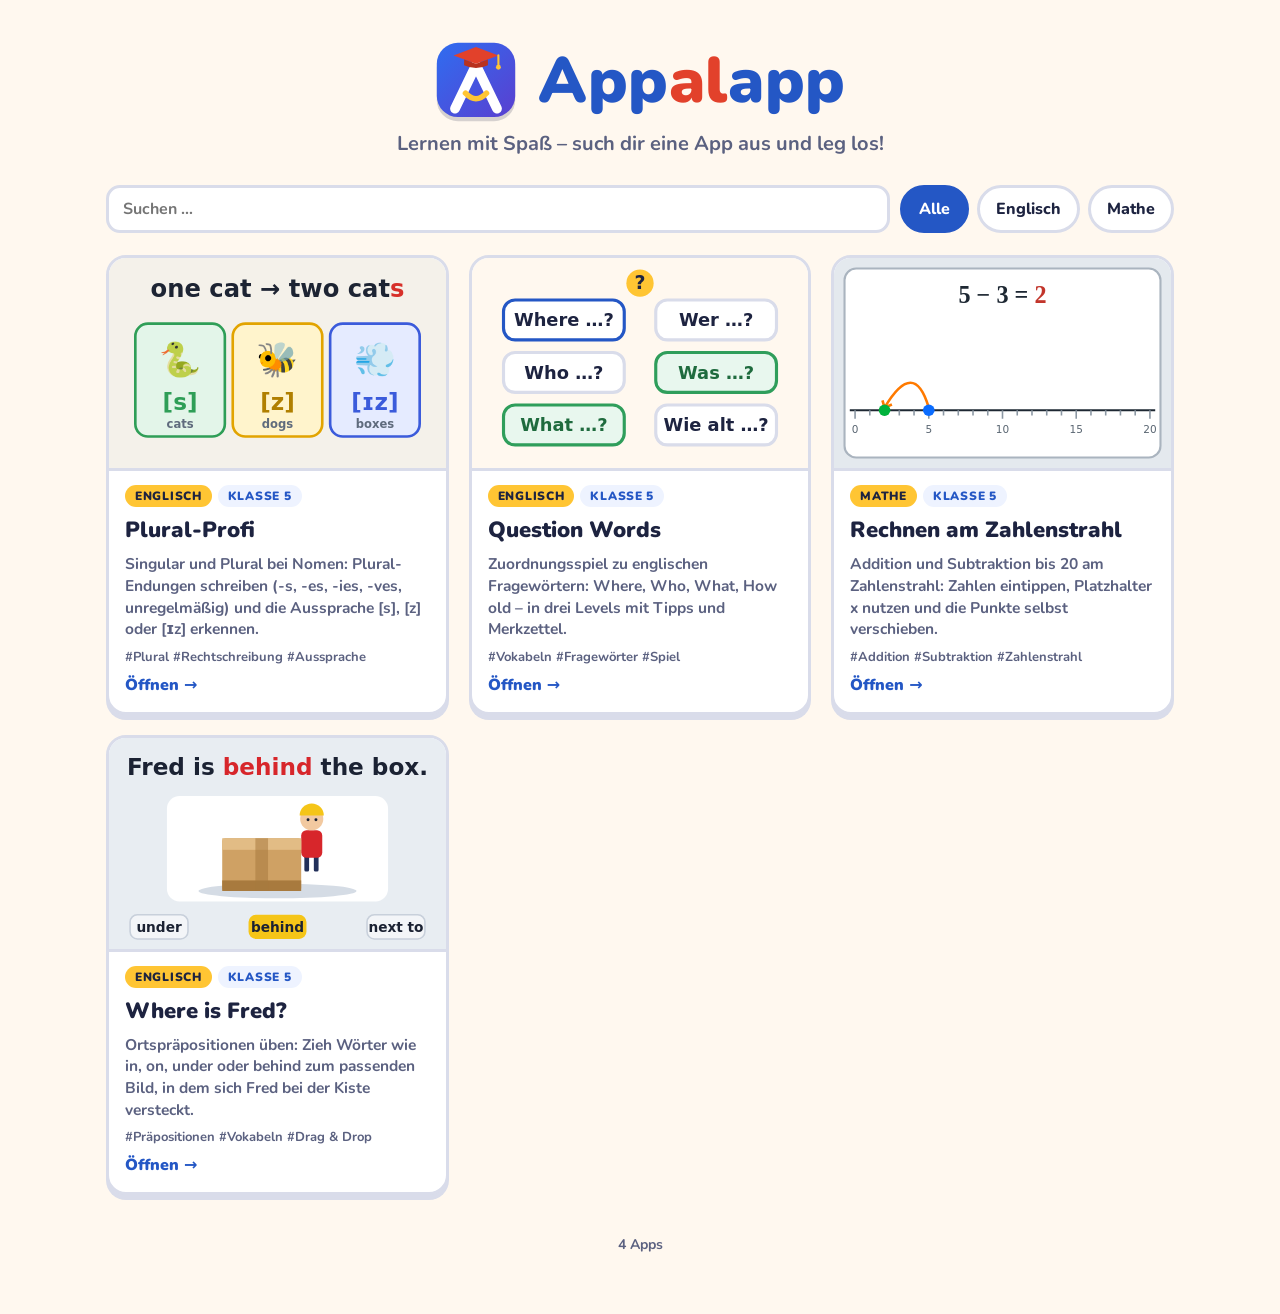
==== index.html @ f79e0943 "Initial commit" ====
<!DOCTYPE html>
<html lang="de">
<head>
<meta charset="utf-8">
<meta name="viewport" content="width=device-width, initial-scale=1">
<title>Appalapp – Lernapps</title>
<link rel="icon" type="image/svg+xml" href="logo.svg">
<link rel="preconnect" href="https://fonts.googleapis.com">
<link href="https://fonts.googleapis.com/css2?family=Nunito:wght@500;700;800;900&display=swap" rel="stylesheet">
<style>
  :root{--ink:#1d2340;--muted:#5b6180;--bg:#fff8ef;--line:#d9dcea;--blue:#2457c5;--yellow:#ffc533;--red:#e2412b}
  *{box-sizing:border-box}
  body{margin:0;background:var(--bg);color:var(--ink);font-family:Nunito,system-ui,-apple-system,sans-serif;-webkit-text-size-adjust:100%}
  .wrap{max-width:1100px;margin:0 auto;padding:24px 16px 60px}
  header{text-align:center;padding:16px 0 20px}
  .brand{display:flex;align-items:center;justify-content:center;gap:clamp(10px,2.5vw,20px)}
  h1{font-size:clamp(38px,8vw,64px);margin:0;font-weight:900;line-height:1.05;letter-spacing:.01em}
  .logo{flex:none;width:clamp(56px,11vw,84px);height:auto;animation:wob 4s ease-in-out infinite;transform-origin:50% 90%}
  @keyframes wob{0%,100%{transform:rotate(-4deg)}50%{transform:rotate(4deg)}}
  @media (prefers-reduced-motion:reduce){.logo{animation:none}}
  header p{margin:6px 0 0;font-size:clamp(16px,2.3vw,20px);color:var(--muted);font-weight:700}

  .tools{display:flex;flex-wrap:wrap;gap:10px;align-items:center;margin:8px 0 22px}
  .search{flex:1 1 220px;min-height:48px;border:3px solid var(--line);border-radius:14px;padding:0 14px;font:inherit;font-weight:700;background:#fff;color:var(--ink)}
  .search:focus{outline:none;border-color:var(--blue)}
  .chips{display:flex;flex-wrap:wrap;gap:8px}
  .chip{min-height:48px;border:3px solid var(--line);background:#fff;border-radius:999px;padding:0 16px;font:inherit;font-weight:800;color:var(--ink);cursor:pointer}
  .chip[aria-pressed="true"]{background:var(--blue);border-color:var(--blue);color:#fff}

  .grid{display:grid;grid-template-columns:repeat(auto-fill,minmax(270px,1fr));gap:20px}
  .app{display:flex;flex-direction:column;background:#fff;border:3px solid var(--line);border-radius:20px;overflow:hidden;
    text-decoration:none;color:inherit;box-shadow:0 5px 0 var(--line);transition:transform .12s,box-shadow .12s,border-color .12s}
  .app:hover,.app:focus-visible{transform:translateY(-3px);border-color:var(--blue);box-shadow:0 8px 0 var(--blue);outline:none}
  .app:active{transform:translateY(2px);box-shadow:0 2px 0 var(--blue)}
  .thumb{aspect-ratio:16/10;background:#eef3ff;display:grid;place-items:center;font-size:56px;border-bottom:3px solid var(--line)}
  .thumb img{width:100%;height:100%;object-fit:cover;display:block}
  .body{padding:14px 16px 16px;display:flex;flex-direction:column;gap:8px;flex:1}
  .meta{display:flex;gap:6px;flex-wrap:wrap}
  .pill{font-size:12px;font-weight:900;letter-spacing:.06em;text-transform:uppercase;border-radius:999px;padding:3px 10px;background:var(--yellow);color:var(--ink)}
  .pill.lvl{background:#eef3ff;color:var(--blue)}
  .app h2{margin:0;font-size:22px;font-weight:900}
  .app p{margin:0;font-weight:700;color:var(--muted);font-size:15.5px;line-height:1.4;flex:1}
  .tags{font-size:13px;font-weight:700;color:var(--muted)}
  .go{font-weight:900;color:var(--blue)}
  .empty{text-align:center;color:var(--muted);font-weight:800;padding:40px 0}
  footer{text-align:center;margin-top:40px;color:var(--muted);font-weight:700;font-size:14px}
</style>
</head>
<body>
<div class="wrap">
  <header>
    <div class="brand">
    <img class="logo" src="logo.svg" alt="">
    <h1 aria-label="Appalapp"><span style="color:#2457c5">App</span><span style="color:#e2412b">al</span><span style="color:#2457c5">app</span></h1>
    </div>
    <p>Lernen mit Spaß – such dir eine App aus und leg los!</p>
  </header>

  <div class="tools">
    <input class="search" id="q" type="search" placeholder="Suchen …" aria-label="Apps durchsuchen">
    <div class="chips" id="chips"></div>
  </div>

  <main class="grid" id="grid"></main>
  <div class="empty" id="empty" hidden>Nichts gefunden 🤷</div>
  <footer id="count"></footer>
</div>

<script src="apps.js"></script>
<script>
const EMOJI = {Englisch:'🇬🇧', Mathe:'➗', Deutsch:'📖'};
const apps = window.APPS || [];
const $ = id => document.getElementById(id);
const esc = s => String(s ?? '').replace(/[&<>"]/g, c => ({'&':'&amp;','<':'&lt;','>':'&gt;','"':'&quot;'}[c]));
let subject = 'Alle';

const subjects = ['Alle', ...new Set(apps.map(a => a.subject))];
$('chips').innerHTML = subjects.map(s =>
  `<button class="chip" data-s="${esc(s)}" aria-pressed="${s === subject}">${esc(s)}</button>`).join('');

function render() {
  const q = $('q').value.trim().toLowerCase();
  const list = apps.filter(a =>
    (subject === 'Alle' || a.subject === subject) &&
    (!q || [a.title, a.description, a.subject, a.level, ...a.tags].join(' ').toLowerCase().includes(q)));
  $('grid').innerHTML = list.map(a => `
    <a class="app" href="${esc(a.path)}index.html" target="_blank" rel="noopener">
      <div class="thumb">${a.thumbnail
        ? `<img src="${esc(a.thumbnail)}" alt="" loading="lazy">`
        : `<span aria-hidden="true">${EMOJI[a.subject] || '🎓'}</span>`}</div>
      <div class="body">
        <div class="meta"><span class="pill">${esc(a.subject)}</span>${a.level ? `<span class="pill lvl">${esc(a.level)}</span>` : ''}</div>
        <h2>${esc(a.title)}</h2>
        <p>${esc(a.description)}</p>
        <div class="tags">${a.tags.map(t => '#' + esc(t)).join(' ')}</div>
        <div class="go">Öffnen →</div>
      </div>
    </a>`).join('');
  $('empty').hidden = list.length > 0;
  $('count').textContent = `${apps.length} ${apps.length === 1 ? 'App' : 'Apps'}`;
}

$('q').addEventListener('input', render);
$('chips').addEventListener('click', e => {
  const b = e.target.closest('.chip'); if (!b) return;
  subject = b.dataset.s;
  document.querySelectorAll('.chip').forEach(c => c.setAttribute('aria-pressed', c === b));
  render();
});
render();
</script>
</body>
</html>
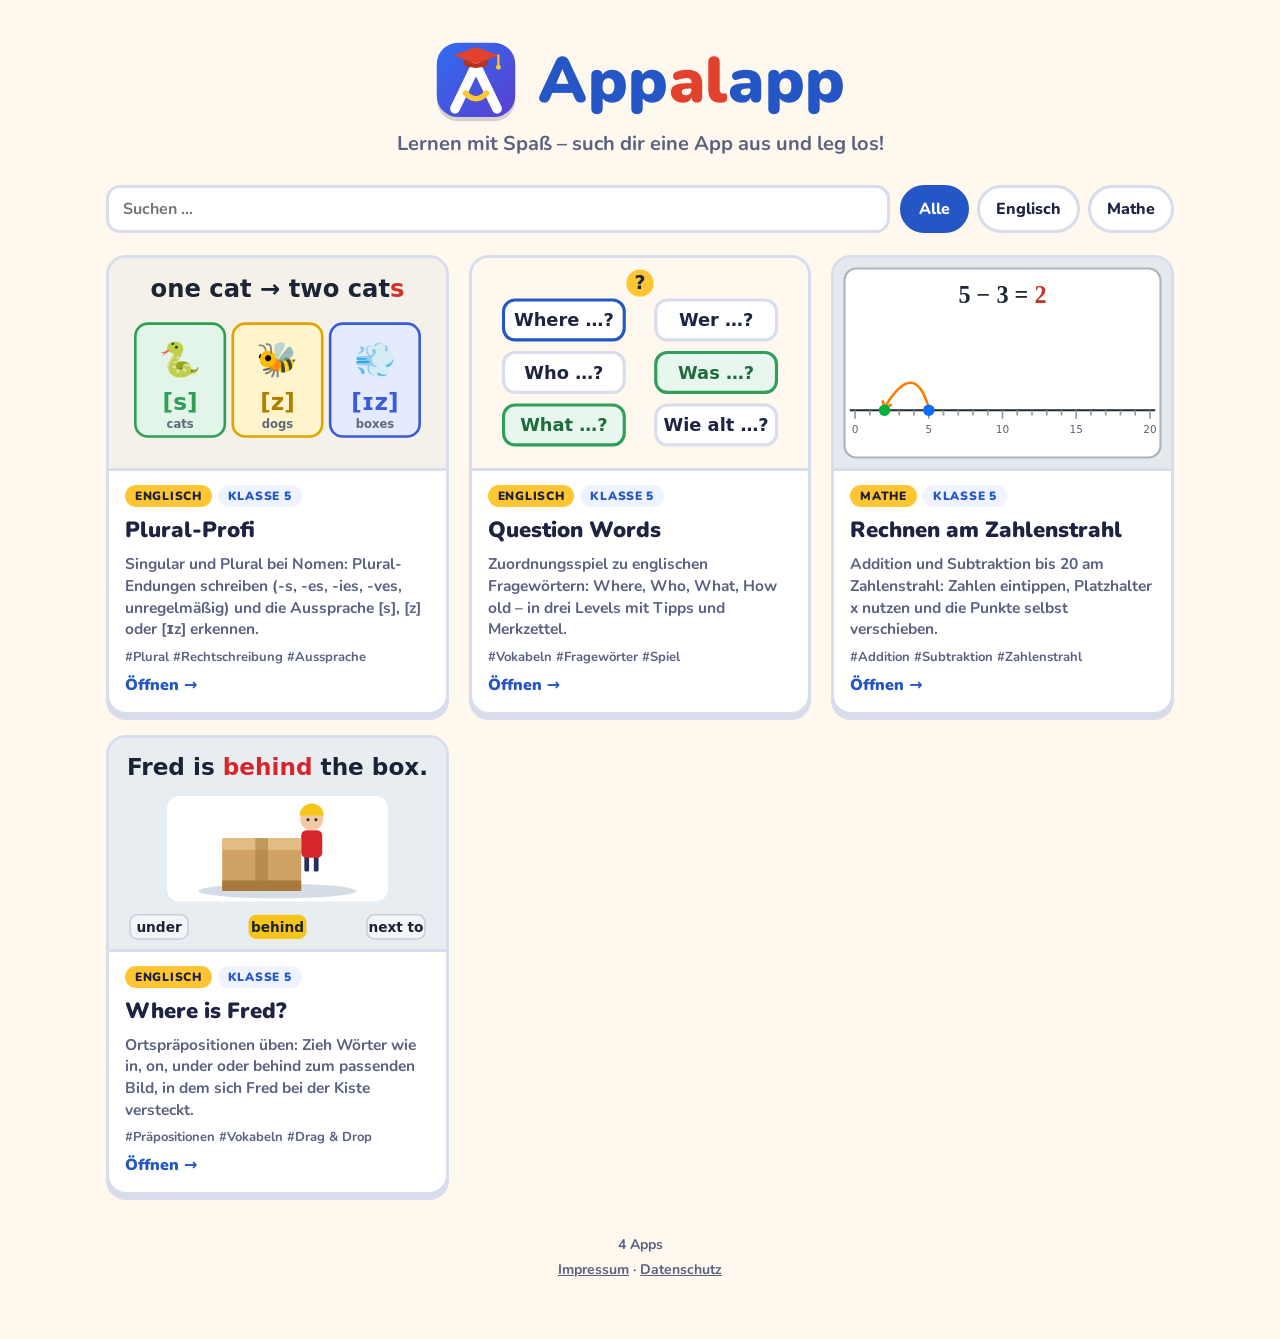
==== commit e2ffa851: "Initial commit" ====
--- a/index.html
+++ b/index.html
@@ -5,8 +5,7 @@
 <meta name="viewport" content="width=device-width, initial-scale=1">
 <title>Appalapp – Lernapps</title>
 <link rel="icon" type="image/svg+xml" href="logo.svg">
-<link rel="preconnect" href="https://fonts.googleapis.com">
-<link href="https://fonts.googleapis.com/css2?family=Nunito:wght@500;700;800;900&display=swap" rel="stylesheet">
+<link rel="stylesheet" href="fonts/fonts.css">
 <style>
   :root{--ink:#1d2340;--muted:#5b6180;--bg:#fff8ef;--line:#d9dcea;--blue:#2457c5;--yellow:#ffc533;--red:#e2412b}
   *{box-sizing:border-box}
@@ -43,6 +42,8 @@
   .tags{font-size:13px;font-weight:700;color:var(--muted)}
   .go{font-weight:900;color:var(--blue)}
   .empty{text-align:center;color:var(--muted);font-weight:800;padding:40px 0}
+  .legal{margin-top:6px}
+  .legal a{color:var(--muted)}
   footer{text-align:center;margin-top:40px;color:var(--muted);font-weight:700;font-size:14px}
 </style>
 </head>
@@ -63,7 +64,7 @@
 
   <main class="grid" id="grid"></main>
   <div class="empty" id="empty" hidden>Nichts gefunden 🤷</div>
-  <footer id="count"></footer>
+  <footer><div id="count"></div><div class="legal"><a href="impressum.html">Impressum</a> · <a href="datenschutz.html">Datenschutz</a></div></footer>
 </div>
 
 <script src="apps.js"></script>
--- a/fonts/fonts.css
+++ b/fonts/fonts.css
@@ -0,0 +1,129 @@
+/* Automatisch erzeugt von scripts/fetch-fonts.mjs – nicht von Hand bearbeiten. */
+/* latin-ext */
+@font-face {
+  font-family: 'Nunito';
+  font-style: normal;
+  font-weight: 500 900;
+  font-display: swap;
+  src: url(nunito-500-900-latin-ext.woff2) format('woff2');
+  unicode-range: U+0100-02BA, U+02BD-02C5, U+02C7-02CC, U+02CE-02D7, U+02DD-02FF, U+0304, U+0308, U+0329, U+1D00-1DBF, U+1E00-1E9F, U+1EF2-1EFF, U+2020, U+20A0-20AB, U+20AD-20C4, U+2113, U+2C60-2C7F, U+A720-A7FF;
+}
+/* latin */
+@font-face {
+  font-family: 'Nunito';
+  font-style: normal;
+  font-weight: 500 900;
+  font-display: swap;
+  src: url(nunito-500-900-latin.woff2) format('woff2');
+  unicode-range: U+0000-00FF, U+0131, U+0152-0153, U+02BB-02BC, U+02C6, U+02DA, U+02DC, U+0304, U+0308, U+0329, U+2000-206F, U+20AC, U+2122, U+2191, U+2193, U+2212, U+2215, U+FEFF, U+FFFD;
+}
+/* latin-ext */
+@font-face {
+  font-family: 'Fredoka';
+  font-style: normal;
+  font-weight: 500 700;
+  font-stretch: 100%;
+  font-display: swap;
+  src: url(fredoka-500-700-latin-ext.woff2) format('woff2');
+  unicode-range: U+0100-02BA, U+02BD-02C5, U+02C7-02CC, U+02CE-02D7, U+02DD-02FF, U+0304, U+0308, U+0329, U+1D00-1DBF, U+1E00-1E9F, U+1EF2-1EFF, U+2020, U+20A0-20AB, U+20AD-20C4, U+2113, U+2C60-2C7F, U+A720-A7FF;
+}
+/* latin */
+@font-face {
+  font-family: 'Fredoka';
+  font-style: normal;
+  font-weight: 500 700;
+  font-stretch: 100%;
+  font-display: swap;
+  src: url(fredoka-500-700-latin.woff2) format('woff2');
+  unicode-range: U+0000-00FF, U+0131, U+0152-0153, U+02BB-02BC, U+02C6, U+02DA, U+02DC, U+0304, U+0308, U+0329, U+2000-206F, U+20AC, U+2122, U+2191, U+2193, U+2212, U+2215, U+FEFF, U+FFFD;
+}
+/* latin-ext */
+@font-face {
+  font-family: 'Lilita One';
+  font-style: normal;
+  font-weight: 400;
+  font-display: swap;
+  src: url(lilita-one-400-latin-ext.woff2) format('woff2');
+  unicode-range: U+0100-02BA, U+02BD-02C5, U+02C7-02CC, U+02CE-02D7, U+02DD-02FF, U+0304, U+0308, U+0329, U+1D00-1DBF, U+1E00-1E9F, U+1EF2-1EFF, U+2020, U+20A0-20AB, U+20AD-20C4, U+2113, U+2C60-2C7F, U+A720-A7FF;
+}
+/* latin */
+@font-face {
+  font-family: 'Lilita One';
+  font-style: normal;
+  font-weight: 400;
+  font-display: swap;
+  src: url(lilita-one-400-latin.woff2) format('woff2');
+  unicode-range: U+0000-00FF, U+0131, U+0152-0153, U+02BB-02BC, U+02C6, U+02DA, U+02DC, U+0304, U+0308, U+0329, U+2000-206F, U+20AC, U+2122, U+2191, U+2193, U+2212, U+2215, U+FEFF, U+FFFD;
+}
+/* latin-ext */
+@font-face {
+  font-family: 'Kalam';
+  font-style: normal;
+  font-weight: 400;
+  font-display: swap;
+  src: url(kalam-400-latin-ext.woff2) format('woff2');
+  unicode-range: U+0100-02BA, U+02BD-02C5, U+02C7-02CC, U+02CE-02D7, U+02DD-02FF, U+0304, U+0308, U+0329, U+1D00-1DBF, U+1E00-1E9F, U+1EF2-1EFF, U+2020, U+20A0-20AB, U+20AD-20C4, U+2113, U+2C60-2C7F, U+A720-A7FF;
+}
+/* latin */
+@font-face {
+  font-family: 'Kalam';
+  font-style: normal;
+  font-weight: 400;
+  font-display: swap;
+  src: url(kalam-400-latin.woff2) format('woff2');
+  unicode-range: U+0000-00FF, U+0131, U+0152-0153, U+02BB-02BC, U+02C6, U+02DA, U+02DC, U+0304, U+0308, U+0329, U+2000-206F, U+20AC, U+2122, U+2191, U+2193, U+2212, U+2215, U+FEFF, U+FFFD;
+}
+/* latin-ext */
+@font-face {
+  font-family: 'Kalam';
+  font-style: normal;
+  font-weight: 700;
+  font-display: swap;
+  src: url(kalam-700-latin-ext.woff2) format('woff2');
+  unicode-range: U+0100-02BA, U+02BD-02C5, U+02C7-02CC, U+02CE-02D7, U+02DD-02FF, U+0304, U+0308, U+0329, U+1D00-1DBF, U+1E00-1E9F, U+1EF2-1EFF, U+2020, U+20A0-20AB, U+20AD-20C4, U+2113, U+2C60-2C7F, U+A720-A7FF;
+}
+/* latin */
+@font-face {
+  font-family: 'Kalam';
+  font-style: normal;
+  font-weight: 700;
+  font-display: swap;
+  src: url(kalam-700-latin.woff2) format('woff2');
+  unicode-range: U+0000-00FF, U+0131, U+0152-0153, U+02BB-02BC, U+02C6, U+02DA, U+02DC, U+0304, U+0308, U+0329, U+2000-206F, U+20AC, U+2122, U+2191, U+2193, U+2212, U+2215, U+FEFF, U+FFFD;
+}
+/* latin-ext */
+@font-face {
+  font-family: 'Atkinson Hyperlegible';
+  font-style: normal;
+  font-weight: 400;
+  font-display: swap;
+  src: url(atkinson-hyperlegible-400-latin-ext.woff2) format('woff2');
+  unicode-range: U+0100-02BA, U+02BD-02C5, U+02C7-02CC, U+02CE-02D7, U+02DD-02FF, U+0304, U+0308, U+0329, U+1D00-1DBF, U+1E00-1E9F, U+1EF2-1EFF, U+2020, U+20A0-20AB, U+20AD-20C4, U+2113, U+2C60-2C7F, U+A720-A7FF;
+}
+/* latin */
+@font-face {
+  font-family: 'Atkinson Hyperlegible';
+  font-style: normal;
+  font-weight: 400;
+  font-display: swap;
+  src: url(atkinson-hyperlegible-400-latin.woff2) format('woff2');
+  unicode-range: U+0000-00FF, U+0131, U+0152-0153, U+02BB-02BC, U+02C6, U+02DA, U+02DC, U+0304, U+0308, U+0329, U+2000-206F, U+20AC, U+2122, U+2191, U+2193, U+2212, U+2215, U+FEFF, U+FFFD;
+}
+/* latin-ext */
+@font-face {
+  font-family: 'Atkinson Hyperlegible';
+  font-style: normal;
+  font-weight: 700;
+  font-display: swap;
+  src: url(atkinson-hyperlegible-700-latin-ext.woff2) format('woff2');
+  unicode-range: U+0100-02BA, U+02BD-02C5, U+02C7-02CC, U+02CE-02D7, U+02DD-02FF, U+0304, U+0308, U+0329, U+1D00-1DBF, U+1E00-1E9F, U+1EF2-1EFF, U+2020, U+20A0-20AB, U+20AD-20C4, U+2113, U+2C60-2C7F, U+A720-A7FF;
+}
+/* latin */
+@font-face {
+  font-family: 'Atkinson Hyperlegible';
+  font-style: normal;
+  font-weight: 700;
+  font-display: swap;
+  src: url(atkinson-hyperlegible-700-latin.woff2) format('woff2');
+  unicode-range: U+0000-00FF, U+0131, U+0152-0153, U+02BB-02BC, U+02C6, U+02DA, U+02DC, U+0304, U+0308, U+0329, U+2000-206F, U+20AC, U+2122, U+2191, U+2193, U+2212, U+2215, U+FEFF, U+FFFD;
+}
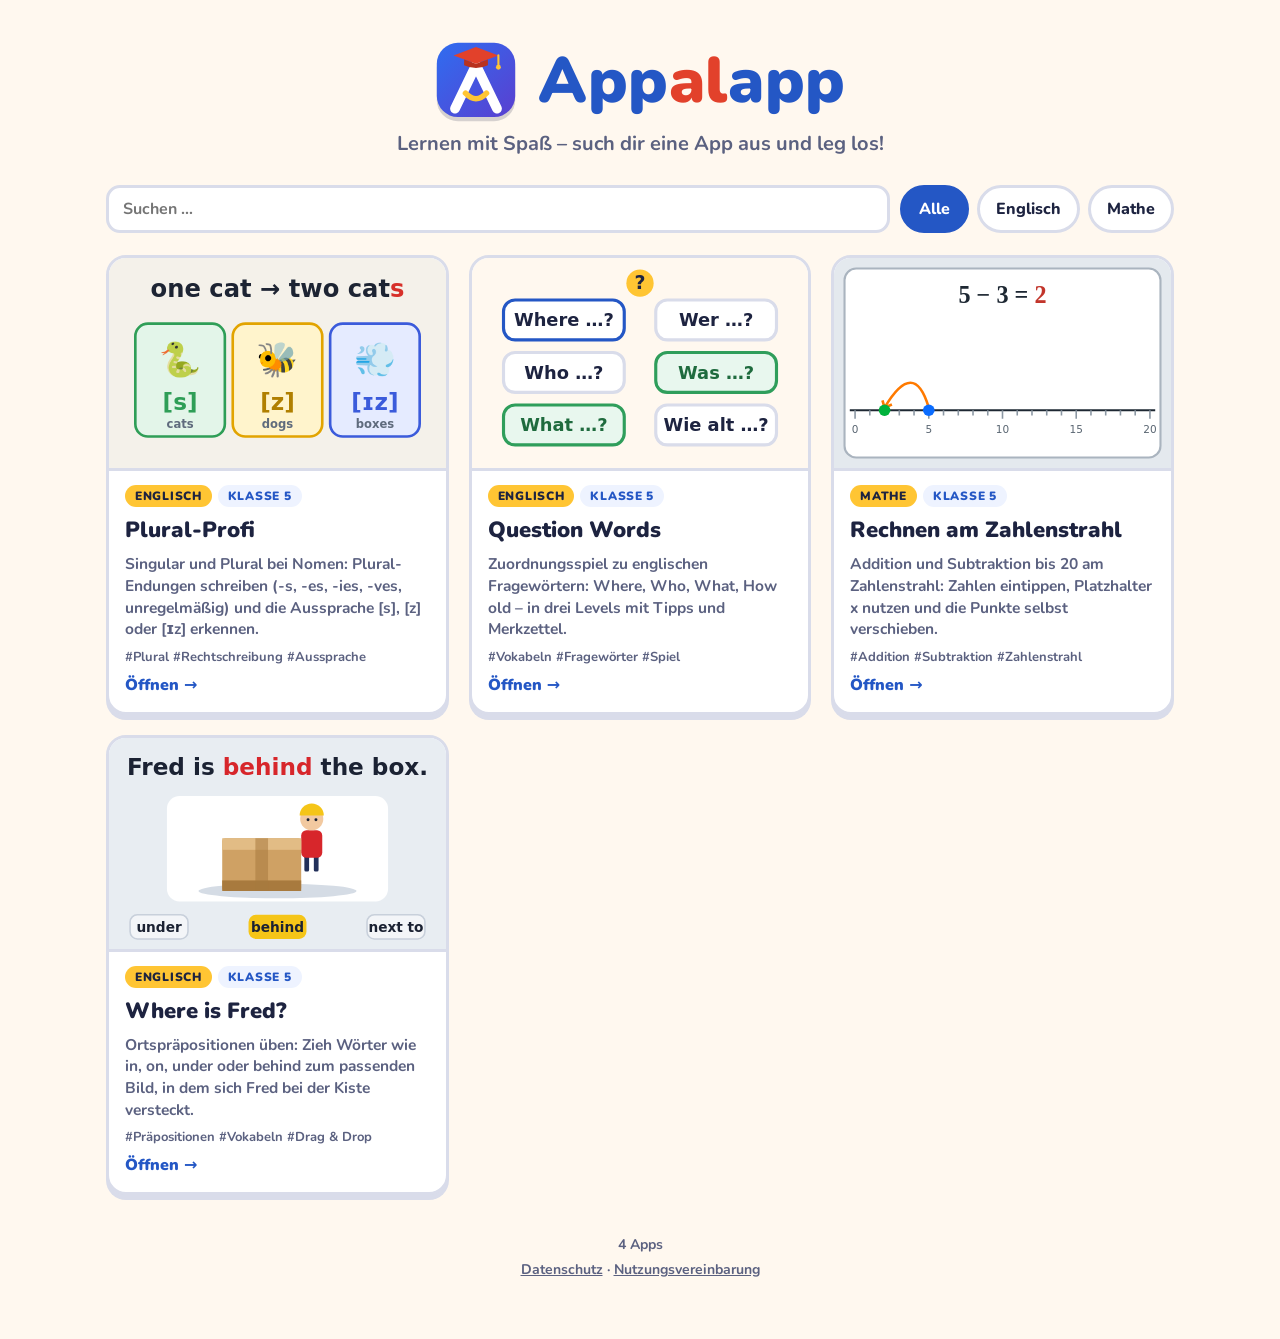
==== commit 95562dc1: "Initial commit" ====
--- a/index.html
+++ b/index.html
@@ -64,7 +64,7 @@
 
   <main class="grid" id="grid"></main>
   <div class="empty" id="empty" hidden>Nichts gefunden 🤷</div>
-  <footer><div id="count"></div><div class="legal"><a href="impressum.html">Impressum</a> · <a href="datenschutz.html">Datenschutz</a></div></footer>
+  <footer><div id="count"></div><div class="legal"><a href="datenschutz.html">Datenschutz</a> · <a href="nutzungsvereinbarung.html">Nutzungsvereinbarung</a></div></footer>
 </div>
 
 <script src="apps.js"></script>
